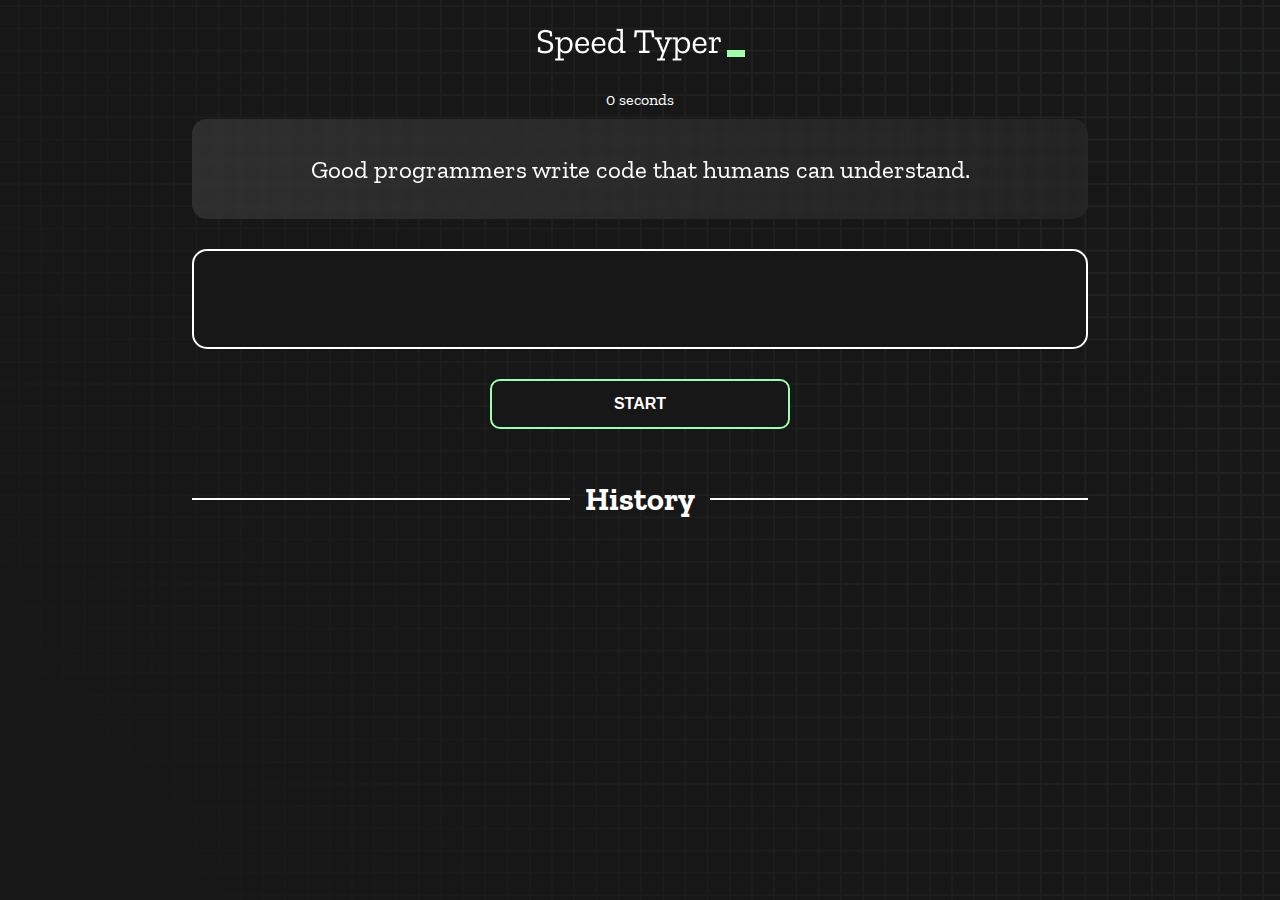
==== index.html @ 61920d5e "Initial commit" ====
<!DOCTYPE html>
<html lang="en">
  <head>
    <meta charset="UTF-8" />
    <meta http-equiv="X-UA-Compatible" content="IE=edge" />
    <meta name="viewport" content="width=device-width, initial-scale=1.0" />
    <title>Speed Monster</title>
    <link rel="stylesheet" href="styles.css" />
    <link rel="preconnect" href="https://fonts.googleapis.com" />
    <link rel="preconnect" href="https://fonts.gstatic.com" crossorigin />
    <link
      href="https://fonts.googleapis.com/css2?family=Zilla+Slab:wght@300;400;500&display=swap"
      rel="stylesheet"
    />
  </head>
  <body>
    <h1 class="title"><img src="./logo.png" /></h1>
    <div id="show-time">0 seconds</div>

    <div class="box-container">
      <div id="question"></div>

      <div id="display" class="inactive"></div>

      <div class="buttons">
        <button id="starts">START</button>
      </div>

      <div class="divider-container">
        <div class="line"></div>
        <h1 class="title2">History</h1>
        <div class="line"></div>
      </div>
      <div id="histories"></div>
    </div>

    <div id="countdown"></div>
    <div id="modal-background" class="hidden"></div>
    <div id="result" class="hidden"></div>

    <script src="./history.js"></script>
    <script src="./script.js"></script>
  </body>
</html>
---- styles.css ----
* {
  padding: 0;
  margin: 0;
  box-sizing: border-box;
}

body {
  background-image: url("./bg.png");
  background-size: cover;
  background-position: left top;
  font-family: "Zilla Slab", serif;
}

.box-container {
  width: 70%;
  margin: 0 auto;
}

#question {
  height: 100px;
  display: flex;
  align-items: center;
  justify-content: center;
  color: white;
  font-size: 25px;
  border-radius: 15px;
  background: rgb(255, 255, 255);
  background: linear-gradient(
    92.49deg,
    rgba(255, 255, 255, 0.1) 0.18%,
    rgba(255, 255, 255, 0.05) 99.85%
  );
  backdrop-filter: blur(5px);
  margin-bottom: 30px;
}

#display {
  height: 100px;
  display: flex;
  flex-wrap: wrap;
  align-items: center;
  padding-left: 5rem;
  color: white;
  font-size: 32px;
  background-color: #171717;
  border: 2px solid #9dffad;
  border-radius: 15px;
}

#countdown {
  position: fixed;
  height: 100vh;
  width: 100vw;
  background-color: rgba(0, 0, 0, 0.8);
  top: 0;
  left: 0;
  display: flex;
  align-items: center;
  justify-content: center;
  font-size: 3rem;
  color: white;
  display: none;
}
#result {
  position: fixed;
  top: 10%; 
  left: 10%;
  transform: translate(-50%, -50%);
  height: 250px;
  width: 400px;
  background-color: #171717;
  border-radius: 15px;
  border: 2px solid #9dffad;
  color: white;
  text-align: center;
  padding: 2rem;
}
#show-time{
  text-align: center;
  color: white;
  margin: 10px 0;
}

.green {
  color: #9dffad;
}
.red {
  color: #eb6565;
}
.bold {
  font-weight: 700;
}
.inactive {
  border: 2px solid white !important;
}
.hidden {
  display: none;
}
.title {
  text-align: center;
  color: white;
  margin: 20px 0;
}

.divider-container {
  height: 80px;
  display: flex;
  justify-content: center;
  align-items: center;
  gap: 15px;
  margin: 0 auto;
}

.line {
  height: 2px;
  background: white;
  width: 100%;
}

.title2 {
  color: white;
  display: block;
}

.buttons {
  display: flex;
  justify-content: center;
  margin: 30px 0;
}
button {
  padding: 10px 20px;
  border: none;
  font-size: 16px;
  font-weight: bold;
  width: 300px;
  height: 50px;
  color: white;
  background-color: #171717;
  border-radius: 10px;
  border: 2px solid #9dffad;
  cursor: pointer;
}

#histories {
  display: flex;
  flex-wrap: wrap;
  justify-content: space-around;
}

.card {
  width: 100%;
  height: 100%;
  padding: 50px;
  display: flex;
  justify-content: space-between;
  align-items: center;
  padding: 20px 30px;
  color: white;
  border-radius: 15px;
  background: rgb(255, 255, 255);
  background: linear-gradient(
    92.49deg,
    rgba(255, 255, 255, 0.1) 0.18%,
    rgba(255, 255, 255, 0.05) 99.85%
  );
  backdrop-filter: blur(5px);
  margin-bottom: 30px;
}

#modal-background {
  background: rgb(255, 255, 255);
  background: linear-gradient(
    92.49deg,
    rgba(255, 255, 255, 0.1) 0.18%,
    rgba(255, 255, 255, 0.05) 99.85%
  );
  backdrop-filter: blur(5px);
  height: 100vh;
  width: 100%;
  position: fixed;
  top: 0;
}

@media only screen and (max-width: 700px) {
  .box-container {
    padding: 0 20px;
    width: 100%;
  }
  .card {
    flex-direction: column;
  }
}
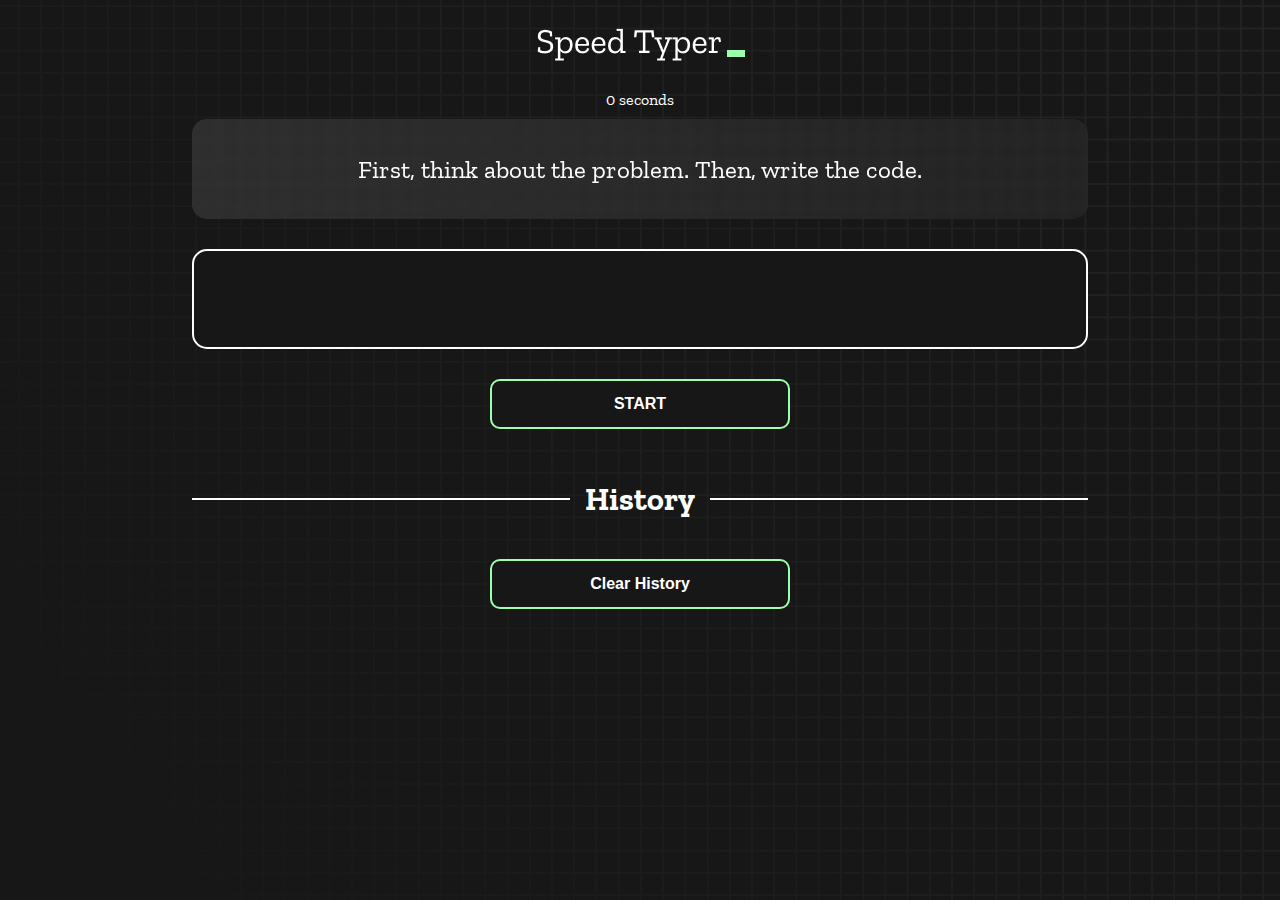
==== commit ef4f8cac: "main section compleate" ====
--- a/index.html
+++ b/index.html
@@ -1,44 +1,47 @@
 <!DOCTYPE html>
 <html lang="en">
-  <head>
-    <meta charset="UTF-8" />
-    <meta http-equiv="X-UA-Compatible" content="IE=edge" />
-    <meta name="viewport" content="width=device-width, initial-scale=1.0" />
-    <title>Speed Monster</title>
-    <link rel="stylesheet" href="styles.css" />
-    <link rel="preconnect" href="https://fonts.googleapis.com" />
-    <link rel="preconnect" href="https://fonts.gstatic.com" crossorigin />
-    <link
-      href="https://fonts.googleapis.com/css2?family=Zilla+Slab:wght@300;400;500&display=swap"
-      rel="stylesheet"
-    />
-  </head>
-  <body>
-    <h1 class="title"><img src="./logo.png" /></h1>
-    <div id="show-time">0 seconds</div>
 
-    <div class="box-container">
-      <div id="question"></div>
+<head>
+  <meta charset="UTF-8" />
+  <meta http-equiv="X-UA-Compatible" content="IE=edge" />
+  <meta name="viewport" content="width=device-width, initial-scale=1.0" />
+  <title>Speed Monster</title>
+  <link rel="stylesheet" href="styles.css" />
+  <link rel="preconnect" href="https://fonts.googleapis.com" />
+  <link rel="preconnect" href="https://fonts.gstatic.com" crossorigin />
+  <link href="https://fonts.googleapis.com/css2?family=Zilla+Slab:wght@300;400;500&display=swap" rel="stylesheet" />
+</head>
 
-      <div id="display" class="inactive"></div>
+<body>
+  <h1 class="title"><img src="./logo.png" /></h1>
+  <div id="show-time">0 seconds</div>
 
-      <div class="buttons">
-        <button id="starts">START</button>
-      </div>
+  <div class="box-container">
+    <div id="question"></div>
 
-      <div class="divider-container">
-        <div class="line"></div>
-        <h1 class="title2">History</h1>
-        <div class="line"></div>
-      </div>
-      <div id="histories"></div>
+    <div id="display" class="inactive"></div>
+
+    <div class="buttons">
+      <button id="starts">START</button>
     </div>
 
-    <div id="countdown"></div>
-    <div id="modal-background" class="hidden"></div>
-    <div id="result" class="hidden"></div>
+    <div class="divider-container">
+      <div class="line"></div>
+      <h1 class="title2">History</h1>
+      <div class="line"></div>
+    </div>
+    <div id="histories"></div>
+    <div class="history-clear-button">
+      <button onclick="clearHistory()">Clear History</button>
+    </div>
+  </div>
 
-    <script src="./history.js"></script>
-    <script src="./script.js"></script>
-  </body>
-</html>
+  <div id="countdown"></div>
+  <div id="modal-background" class="hidden"></div>
+  <div id="result" class="hidden"></div>
+
+  <script src="./history.js"></script>
+  <script src="./script.js"></script>
+</body>
+
+</html>--- a/styles.css
+++ b/styles.css
@@ -25,21 +25,19 @@
   font-size: 25px;
   border-radius: 15px;
   background: rgb(255, 255, 255);
-  background: linear-gradient(
-    92.49deg,
-    rgba(255, 255, 255, 0.1) 0.18%,
-    rgba(255, 255, 255, 0.05) 99.85%
-  );
+  background: linear-gradient(92.49deg,
+      rgba(255, 255, 255, 0.1) 0.18%,
+      rgba(255, 255, 255, 0.05) 99.85%);
   backdrop-filter: blur(5px);
   margin-bottom: 30px;
 }
 
 #display {
-  height: 100px;
+  min-height: 100px;
   display: flex;
   flex-wrap: wrap;
   align-items: center;
-  padding-left: 5rem;
+  padding: 1rem 2rem;
   color: white;
   font-size: 32px;
   background-color: #171717;
@@ -61,10 +59,11 @@
   color: white;
   display: none;
 }
+
 #result {
   position: fixed;
-  top: 10%; 
-  left: 10%;
+  top: 50%;
+  left: 50%;
   transform: translate(-50%, -50%);
   height: 250px;
   width: 400px;
@@ -75,7 +74,8 @@
   text-align: center;
   padding: 2rem;
 }
-#show-time{
+
+#show-time {
   text-align: center;
   color: white;
   margin: 10px 0;
@@ -84,18 +84,23 @@
 .green {
   color: #9dffad;
 }
+
 .red {
   color: #eb6565;
 }
+
 .bold {
   font-weight: 700;
 }
+
 .inactive {
   border: 2px solid white !important;
 }
+
 .hidden {
   display: none;
 }
+
 .title {
   text-align: center;
   color: white;
@@ -127,6 +132,7 @@
   justify-content: center;
   margin: 30px 0;
 }
+
 button {
   padding: 10px 20px;
   border: none;
@@ -148,32 +154,35 @@
 }
 
 .card {
+  text-align: center;
   width: 100%;
   height: 100%;
   padding: 50px;
   display: flex;
+  flex-direction: column;
   justify-content: space-between;
   align-items: center;
   padding: 20px 30px;
   color: white;
   border-radius: 15px;
   background: rgb(255, 255, 255);
-  background: linear-gradient(
-    92.49deg,
-    rgba(255, 255, 255, 0.1) 0.18%,
-    rgba(255, 255, 255, 0.05) 99.85%
-  );
+  background: linear-gradient(92.49deg,
+      rgba(255, 255, 255, 0.1) 0.18%,
+      rgba(255, 255, 255, 0.05) 99.85%);
   backdrop-filter: blur(5px);
   margin-bottom: 30px;
 }
 
+.history-clear-button {
+  text-align: center;
+  margin: 20px 0;
+}
+
 #modal-background {
   background: rgb(255, 255, 255);
-  background: linear-gradient(
-    92.49deg,
-    rgba(255, 255, 255, 0.1) 0.18%,
-    rgba(255, 255, 255, 0.05) 99.85%
-  );
+  background: linear-gradient(92.49deg,
+      rgba(255, 255, 255, 0.1) 0.18%,
+      rgba(255, 255, 255, 0.05) 99.85%);
   backdrop-filter: blur(5px);
   height: 100vh;
   width: 100%;
@@ -186,7 +195,12 @@
     padding: 0 20px;
     width: 100%;
   }
-  .card {
-    flex-direction: column;
+}
+
+@media only screen and (min-width: 701px) {
+  #histories {
+    display: grid;
+    grid-template-columns: repeat(3, 1fr);
+    gap: 20px;
   }
-}
+}